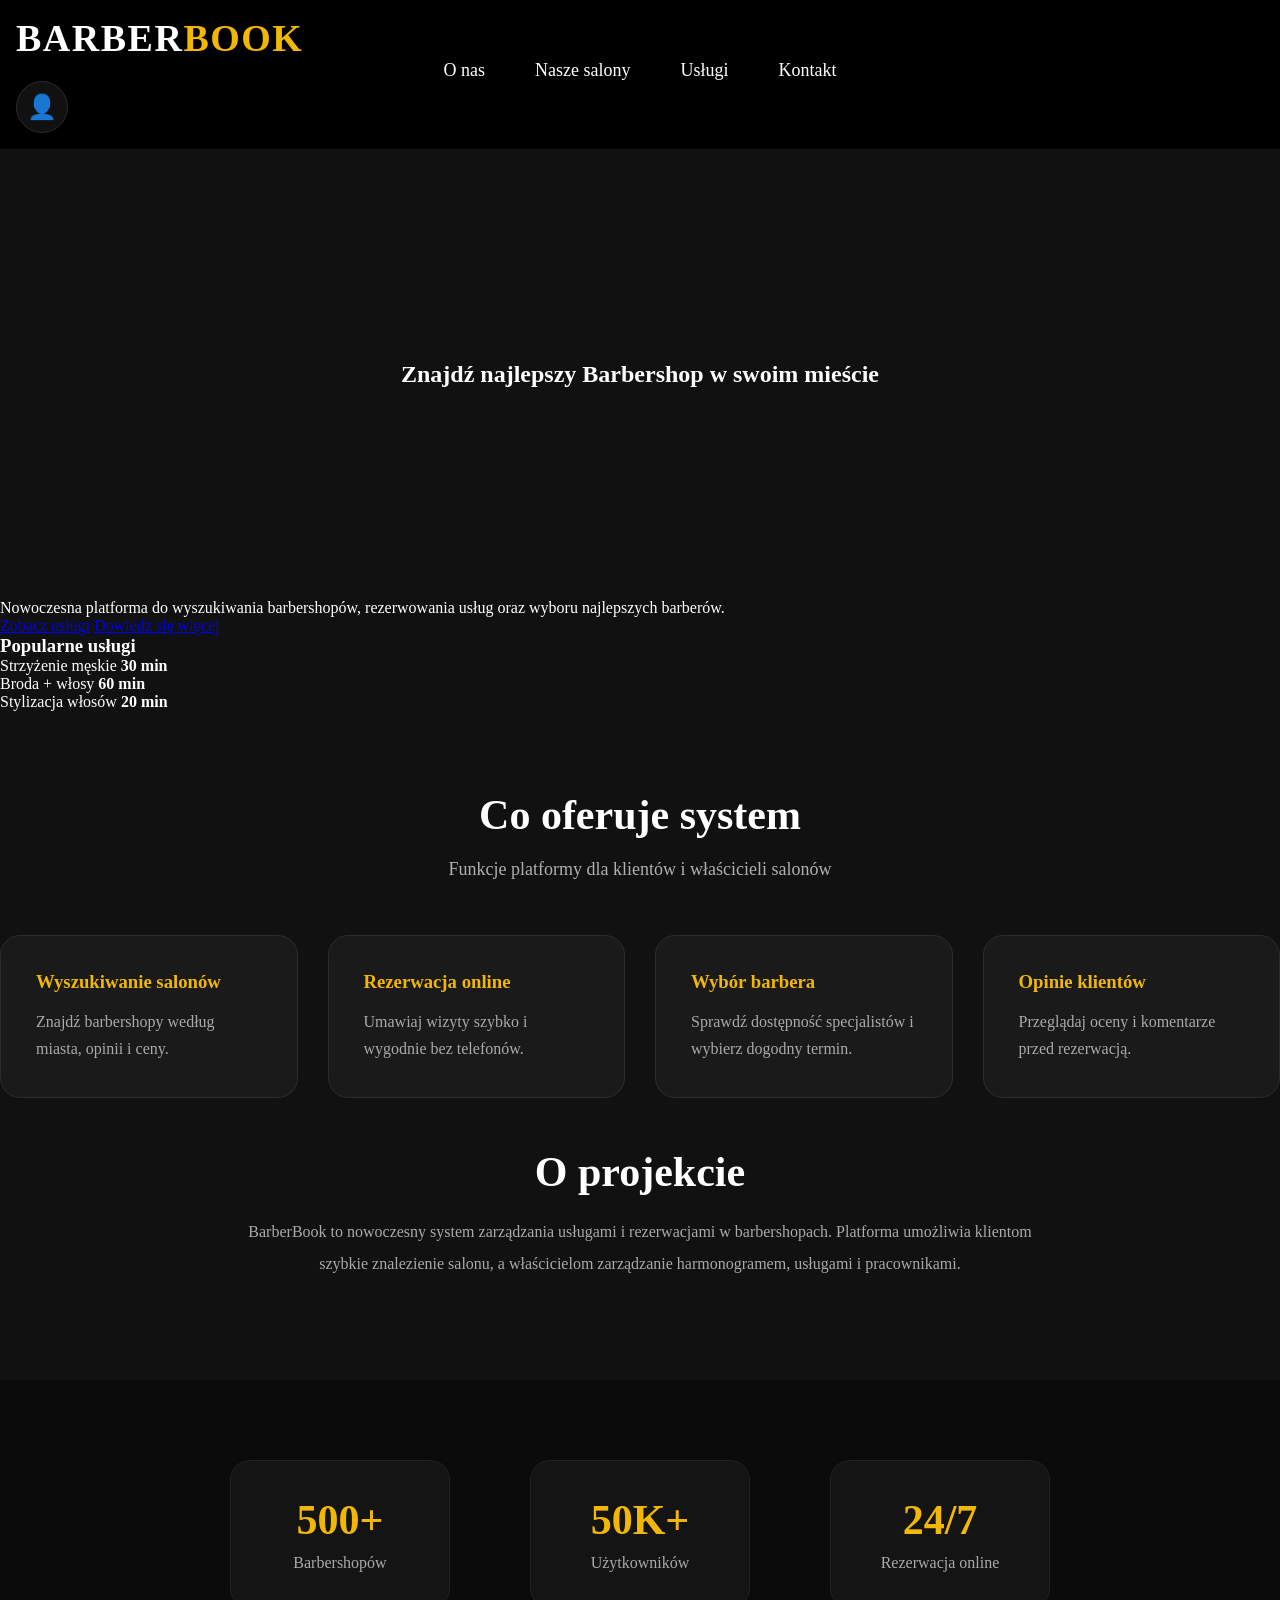
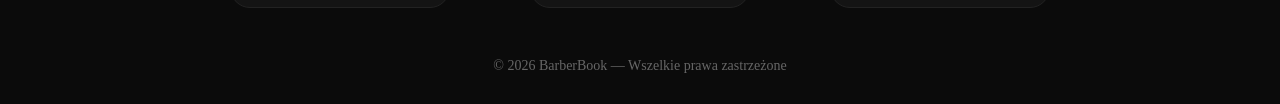
==== frontend/wwwroot/index.html @ 5557723d "second front commit" ====
<!DOCTYPE html>
<html lang="pl">
<head>
    <meta charset="UTF-8">
    <meta name="viewport" content="width=device-width, initial-scale=1.0">
    <title>BarberBook — Rezerwacja Barbershopów</title>
    <link rel="stylesheet" href="style.css">
    <link rel="preconnect" href="https://fonts.googleapis.com">
    <link rel="preconnect" href="https://fonts.gstatic.com" crossorigin>
    <link href="https://fonts.googleapis.com/css2?family=Poppins:wght@300;400;500;600;700&display=swap" rel="stylesheet">
</head>
<body>

    <header>
        <nav class="navbar">
            <div class="logo"> 
                 Barber<span>Book</span>
            </div>

            <ul class="nav-links">
                <li><a href="#home">O nas</a></li>
                <li><a href="#about">Nasze salony</a></li>
                <li><a href="#services">Usługi</a></li>
                <li><a href="#contact">Kontakt</a></li>
            </ul>

            <div class="user-menu">
                <button class="user-btn">
                    <span class="user-icon">👤</span>
                </button>

                <div class="dropdown-menu">
                    <a href="register.css">Rejestracja</a>
                    <a href="loginpage.html">Logowanie</a>
                </div>
            </div>
        </nav>
    </header>

    <section class="hero" id="home">
        <div class="hero-content">


            <h1>Znajdź najlepszy Barbershop w swoim mieście</h1>

            <p class="hero-text">
                Nowoczesna platforma do wyszukiwania barbershopów,
                rezerwowania usług oraz wyboru najlepszych barberów.
            </p>

            <div class="hero-buttons">
                <a href="#services" class="primary-btn">Zobacz usługi</a>
                <a href="#about" class="secondary-btn">Dowiedz się więcej</a>
            </div>
        </div>

        <div class="hero-card">
            <h3>Popularne usługi</h3>

            <div class="service-item">
                <span>Strzyżenie męskie</span>
                <strong>30 min</strong>
            </div>

            <div class="service-item">
                <span>Broda + włosy</span>
                <strong>60 min</strong>
            </div>

            <div class="service-item">
                <span>Stylizacja włosów</span>
                <strong>20 min</strong>
            </div>
        </div>
    </section>

    

    <section class="services" id="services">
        <div class="section-title">
            <h2>Co oferuje system</h2>
            <p>Funkcje platformy dla klientów i właścicieli salonów</p>
        </div>

        <div class="cards-container">
            <div class="card">
                <h3>Wyszukiwanie salonów</h3>
                <p>Znajdź barbershopy według miasta, opinii i ceny.</p>
            </div>

            <div class="card">
                <h3>Rezerwacja online</h3>
                <p>Umawiaj wizyty szybko i wygodnie bez telefonów.</p>
            </div>

            <div class="card">
                <h3>Wybór barbera</h3>
                <p>Sprawdź dostępność specjalistów i wybierz dogodny termin.</p>
            </div>

            <div class="card">
                <h3>Opinie klientów</h3>
                <p>Przeglądaj oceny i komentarze przed rezerwacją.</p>
            </div>
        </div>
    </section>

    <section class="about" id="about">
        <div class="about-content">
            <h2>O projekcie</h2>
            <p>
                BarberBook to nowoczesny system zarządzania usługami
                i rezerwacjami w barbershopach. Platforma umożliwia
                klientom szybkie znalezienie salonu, a właścicielom
                zarządzanie harmonogramem, usługami i pracownikami.
            </p>
        </div>
    </section>

    <footer id="contact">
    <div class="footer-stats">
        <div class="footer-stat">
            <h2>500+</h2>
            <p>Barbershopów</p>
        </div>

        <div class="footer-stat">
            <h2>50K+</h2>
            <p>Użytkowników</p>
        </div>

        <div class="footer-stat">
            <h2>24/7</h2>
            <p>Rezerwacja online</p>
        </div>
    </div>

    <p class="copyright">
        © 2026 BarberBook — Wszelkie prawa zastrzeżone
    </p>
</footer>

    <script src="script.js"></script>
</body>
</html>
---- frontend/wwwroot/style.css ----
* {
    margin: 0;
    padding: 0;
    box-sizing: border-box;

}

body {
    background: #111;
    color: white;
}




.cards-container {
    display: grid;
    grid-template-columns: repeat(auto-fit, minmax(250px, 1fr));
    gap: 30px;
}

.card {
    background: #1a1a1a;
    padding: 35px;
    border-radius: 20px;
    border: 1px solid #2c2c2c;
    transition: 0.3s;
}

.card:hover {
    transform: translateY(-8px);
    border-color: #f2b705;
}

.card h3 {
    margin-bottom: 15px;
    color: #f2b705;
}

.card p {
    color: #aaa;
    line-height: 1.7;
}

.about-content {
    max-width: 800px;
    margin: auto;
    text-align: center;
}

.about-content h2 {
    margin-top: 50px;
    margin-bottom: 20px;
    font-size: 42px;
    
}

.about-content p {
    color: #aaa;
    line-height: 2;
    min-height: 5vh;
};


footer {
    background: #0d0d0d;
    padding: 30px;
    text-align: center;
    color: #666;
}

@media(max-width: 992px) {
    .hero {
        flex-direction: column;
        text-align: center;
    }

    .hero-buttons {
        justify-content: center;
    }

    .nav-links {
        display: none;
    }

    .stats {
        flex-direction: column;
        align-items: center;
    }
}

.navbar {
    background-color: #000000;
    padding: 1rem;
}

.nav-links {
    list-style-type: none;
    display: flex;
    justify-content: center;
    margin: 0;
    padding: 0;
}

.nav-links li {
    margin: 0 15px;
}

.nav-links a {
    text-decoration: none;
    color: white;
    font-size: 18px;
    padding: 10px;
}

.nav-links a:hover {
    background-color: #ddd;
    color: black;
    border-radius: 5px;
}

h1 {
    text-align: center;
    display: flex;
    justify-content: center;
    align-items: center;
    min-height: 50vh;
}

.section-title {
    text-align: center;
    margin: 80px auto 50px;
    max-width: 700px;
}

.section-title h2 {
    font-size: 42px;
    color: #ffffff;
    margin-bottom: 15px;
    font-weight: 700;
}

.section-title p {
    font-size: 18px;
    color: #b0b0b0;
    line-height: 1.7;
}


footer {
    background: #0b0b0b;
    padding: 80px 8% 30px;
    margin-top: 100px;
}

.footer-stats {
    display: flex;
    justify-content: center;
    gap: 80px;
    margin-bottom: 50px;
    flex-wrap: wrap;
}

.footer-stat {
    text-align: center;
    background: #141414;
    padding: 35px 45px;
    border-radius: 20px;
    border: 1px solid #222;
    min-width: 220px;
    transition: 0.3s;
}

.footer-stat:hover {
    transform: translateY(-6px);
    border-color: #f2b705;
}

.footer-stat h2 {
    font-size: 42px;
    color: #f2b705;
    margin-bottom: 10px;
}

.footer-stat p {
    color: #aaa;
    font-size: 16px;
}

.copyright {
    text-align: center;
    color: #666;
    font-size: 14px;
}

.logo {
    font-size: 38px;
    font-weight: 700;
    letter-spacing: 1.5px;
    color: #ffffff;
    text-transform: uppercase;
    cursor: pointer;
    transition: 0.3s ease;
}

.logo span {
    color: #f2b705;
}

.logo:hover {
    transform: scale(1.05);
    text-shadow: 0 0 15px rgba(242, 183, 5, 0.4);
}


.user-menu {
    position: relative;
}

.user-btn {
    background: transparent;
    border: 1px solid #2b2b2b;
    width: 52px;
    height: 52px;
    border-radius: 50%;
    cursor: pointer;
    display: flex;
    justify-content: center;
    align-items: center;
    transition: 0.3s ease;
    background: #111;
}

.user-btn:hover {
    border-color: #f2b705;
    box-shadow: 0 0 15px rgba(242,183,5,0.25);
}

.user-icon {
    font-size: 24px;
    color: #f2b705;
}

.dropdown-menu {
    position: absolute;
    top: 65px;
    right: 0;
    background: #111;
    border: 1px solid #2b2b2b;
    border-radius: 18px;
    width: 190px;
    display: none;
    flex-direction: column;
    overflow: hidden;
    box-shadow: 0 20px 40px rgba(0,0,0,0.4);
}

.dropdown-menu a {
    padding: 16px 20px;
    color: white;
    text-decoration: none;
    transition: 0.3s;
    border-bottom: 1px solid #1f1f1f;
}

.dropdown-menu a:hover {
    background: #1a1a1a;
    color: #f2b705;
}

.user-menu:hover .dropdown-menu {
    display: flex;
}
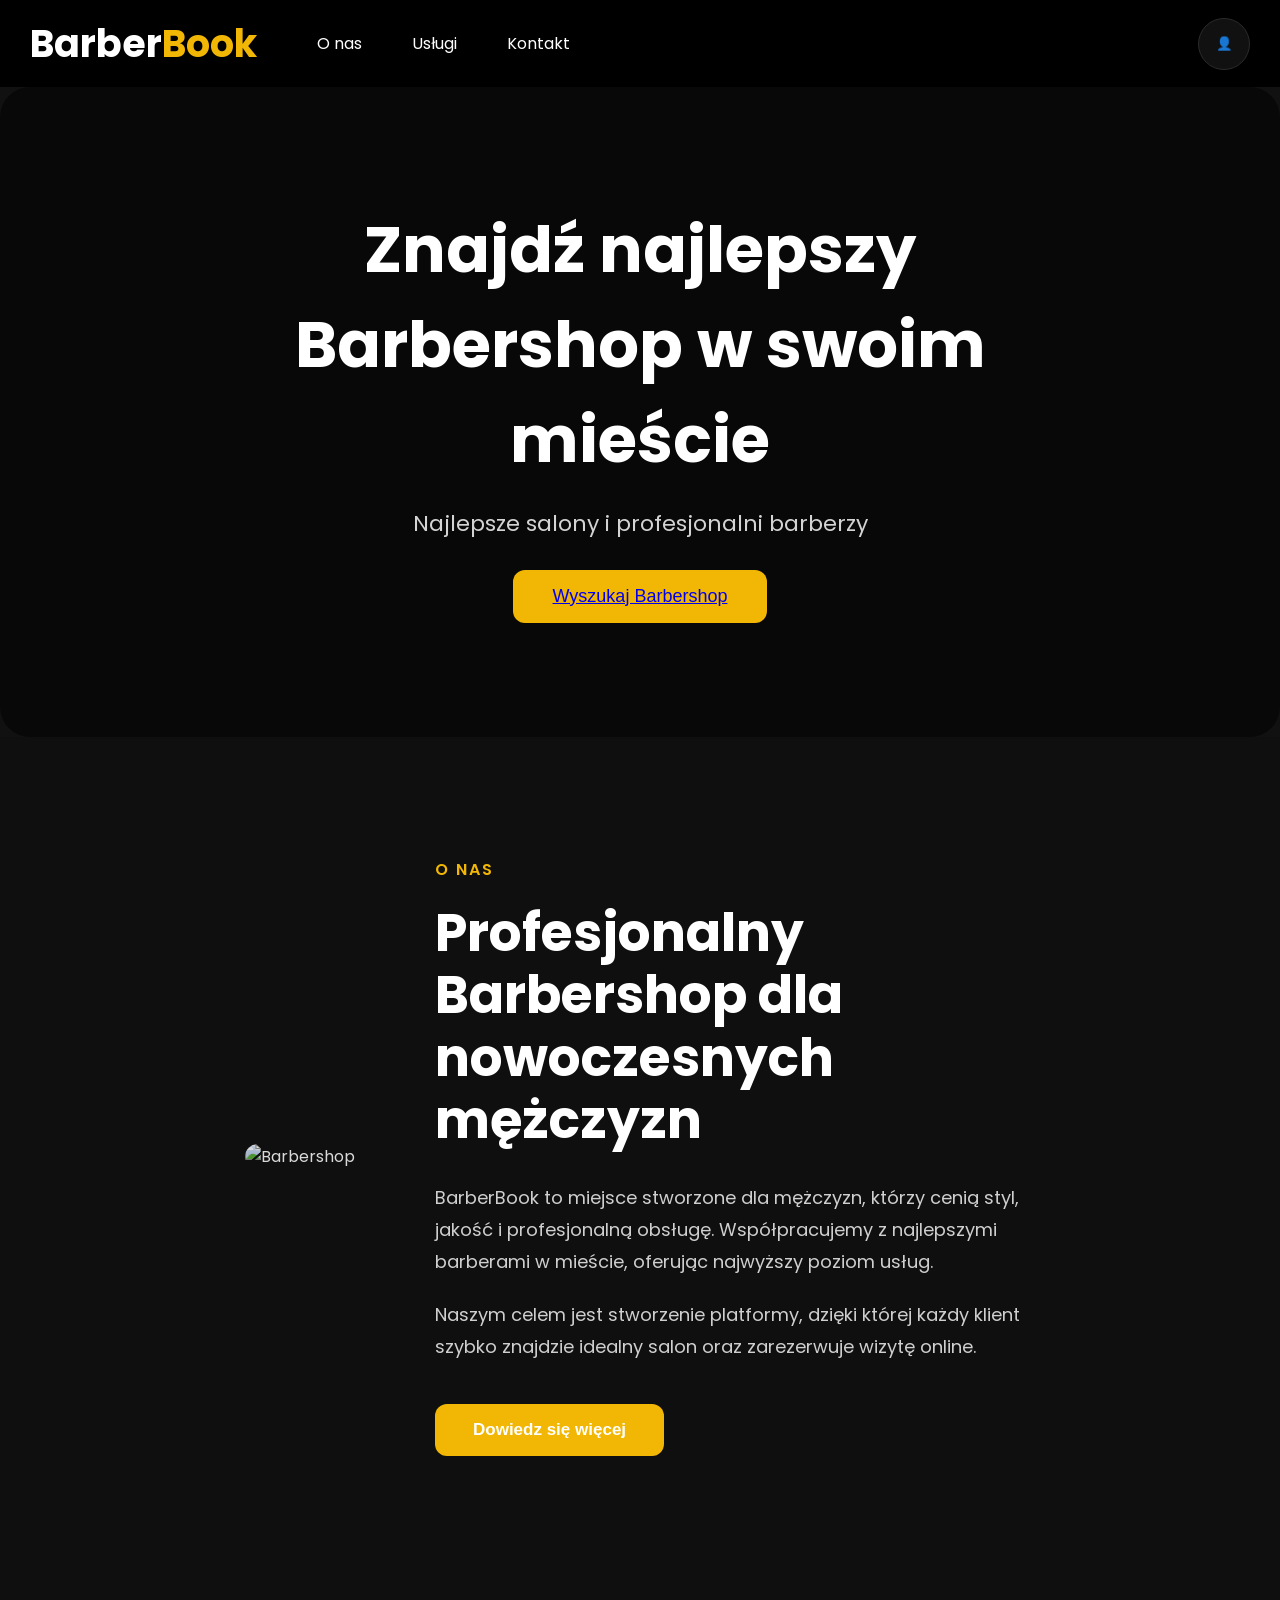
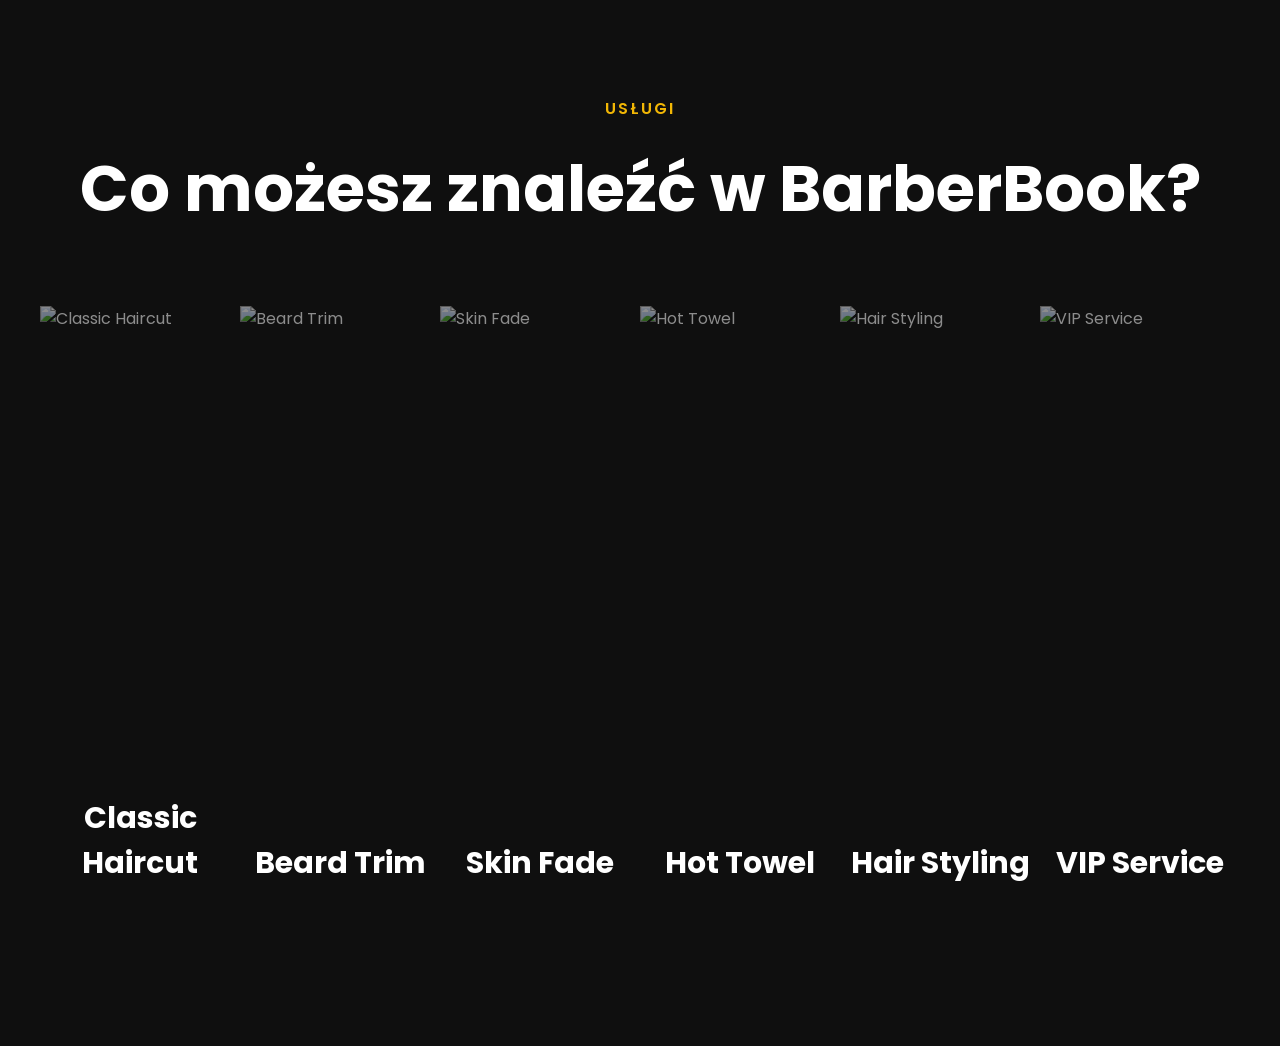
==== commit dbd0403c: "feat: add cities page with navigation, styling, and service images" ====
--- a/frontend/wwwroot/index.html
+++ b/frontend/wwwroot/index.html
@@ -18,8 +18,7 @@
             </div>
 
             <ul class="nav-links">
-                <li><a href="#home">O nas</a></li>
-                <li><a href="#about">Nasze salony</a></li>
+                <li><a href="#about">O nas</a></li>
                 <li><a href="#services">Usługi</a></li>
                 <li><a href="#contact">Kontakt</a></li>
             </ul>
@@ -30,115 +29,175 @@
                 </button>
 
                 <div class="dropdown-menu">
-                    <a href="register.css">Rejestracja</a>
-                    <a href="loginpage.html">Logowanie</a>
+                    <a href="register.html">Rejestracja</a>
+                    <a href="login.html">Logowanie</a>
                 </div>
             </div>
         </nav>
     </header>
 
-    <section class="hero" id="home">
-        <div class="hero-content">
-
-
-            <h1>Znajdź najlepszy Barbershop w swoim mieście</h1>
-
-            <p class="hero-text">
-                Nowoczesna platforma do wyszukiwania barbershopów,
-                rezerwowania usług oraz wyboru najlepszych barberów.
-            </p>
-
-            <div class="hero-buttons">
-                <a href="#services" class="primary-btn">Zobacz usługi</a>
-                <a href="#about" class="secondary-btn">Dowiedz się więcej</a>
-            </div>
-        </div>
+    <section class="hero-container">
 
         <div class="hero-card">
-            <h3>Popularne usługi</h3>
-
-            <div class="service-item">
-                <span>Strzyżenie męskie</span>
-                <strong>30 min</strong>
-            </div>
-
-            <div class="service-item">
-                <span>Broda + włosy</span>
-                <strong>60 min</strong>
-            </div>
-
-            <div class="service-item">
-                <span>Stylizacja włosów</span>
-                <strong>20 min</strong>
-            </div>
-        </div>
+
+            <div class="overlay"></div>
+
+            <div class="hero-content">
+
+                <h1>
+                    Znajdź najlepszy Barbershop w swoim mieście
+                </h1>
+
+                <p>
+                    Najlepsze salony i profesjonalni barberzy
+                </p>
+
+                <button>
+                    <a href="cities.html">Wyszukaj Barbershop</a>
+                </button>
+
+            </div>
+
+        </div>
+
     </section>
 
-    
-
-    <section class="services" id="services">
-        <div class="section-title">
-            <h2>Co oferuje system</h2>
-            <p>Funkcje platformy dla klientów i właścicieli salonów</p>
-        </div>
-
-        <div class="cards-container">
-            <div class="card">
-                <h3>Wyszukiwanie salonów</h3>
-                <p>Znajdź barbershopy według miasta, opinii i ceny.</p>
-            </div>
-
-            <div class="card">
-                <h3>Rezerwacja online</h3>
-                <p>Umawiaj wizyty szybko i wygodnie bez telefonów.</p>
-            </div>
-
-            <div class="card">
-                <h3>Wybór barbera</h3>
-                <p>Sprawdź dostępność specjalistów i wybierz dogodny termin.</p>
-            </div>
-
-            <div class="card">
-                <h3>Opinie klientów</h3>
-                <p>Przeglądaj oceny i komentarze przed rezerwacją.</p>
-            </div>
-        </div>
+    <!-- ================= O NAS ================= -->
+
+    <section class="about-section" id="about">
+
+        <div class="about-container">
+
+            <!-- LEFT -->
+
+            <div class="about-image">
+                <img src="/img/o nas.jpg" alt="Barbershop">
+            </div>
+
+            <!-- RIGHT -->
+
+            <div class="about-content">
+
+                <span class="about-subtitle">
+                    O NAS
+                </span>
+
+                <h2>
+                    Profesjonalny Barbershop dla nowoczesnych mężczyzn
+                </h2>
+
+                <p>
+                    BarberBook to miejsce stworzone dla mężczyzn,
+                    którzy cenią styl, jakość i profesjonalną obsługę.
+                    Współpracujemy z najlepszymi barberami w mieście,
+                    oferując najwyższy poziom usług.
+                </p>
+
+                <p>
+                    Naszym celem jest stworzenie platformy,
+                    dzięki której każdy klient szybko znajdzie
+                    idealny salon oraz zarezerwuje wizytę online.
+                </p>
+
+                <button>
+                    Dowiedz się więcej
+                </button>
+
+            </div>
+
+        </div>
+
     </section>
 
-    <section class="about" id="about">
-        <div class="about-content">
-            <h2>O projekcie</h2>
-            <p>
-                BarberBook to nowoczesny system zarządzania usługami
-                i rezerwacjami w barbershopach. Platforma umożliwia
-                klientom szybkie znalezienie salonu, a właścicielom
-                zarządzanie harmonogramem, usługami i pracownikami.
-            </p>
-        </div>
-    </section>
-
-    <footer id="contact">
-    <div class="footer-stats">
-        <div class="footer-stat">
-            <h2>500+</h2>
-            <p>Barbershopów</p>
-        </div>
-
-        <div class="footer-stat">
-            <h2>50K+</h2>
-            <p>Użytkowników</p>
-        </div>
-
-        <div class="footer-stat">
-            <h2>24/7</h2>
-            <p>Rezerwacja online</p>
-        </div>
+        <!-- ================= SERVICES ================= -->
+
+<section class="services-section" id="services">
+
+    <div class="services-header">
+
+        <span>USŁUGI</span>
+
+        <h2>
+            Co możesz znaleźć w BarberBook?
+        </h2>
+
     </div>
 
-    <p class="copyright">
-        © 2026 BarberBook — Wszelkie prawa zastrzeżone
-    </p>
-</footer>
+    <div class="services-row">
+
+        <!-- 1 -->
+
+        <div class="service-box">
+            <img src="/img/classic_haircut.png" alt="Classic Haircut">
+
+            <div class="service-overlay">
+                <h3>Classic Haircut</h3>
+            </div>
+        </div>
+
+        <!-- 2 -->
+
+        <div class="service-box">
+            <img src="/img/beard_trim.png" alt="Beard Trim">
+
+            <div class="service-overlay">
+                <h3>Beard Trim</h3>
+            </div>
+        </div>
+
+        <!-- 3 -->
+
+        <div class="service-box">
+            <img src="/img/skin_fade.png" alt="Skin Fade">
+
+            <div class="service-overlay">
+                <h3>Skin Fade</h3>
+            </div>
+        </div>
+
+        <!-- 4 -->
+
+        <div class="service-box">
+            <img src="/img/hot_towel.png" alt="Hot Towel">
+
+            <div class="service-overlay">
+                <h3>Hot Towel</h3>
+            </div>
+        </div>
+
+        <!-- 5 -->
+
+        <div class="service-box">
+            <img src="/img/hair_styling.png" alt="Hair Styling">
+
+            <div class="service-overlay">
+                <h3>Hair Styling</h3>
+            </div>
+        </div>
+
+        <!-- 6 -->
+
+        <div class="service-box">
+            <img src="/img/vip_service.png" alt="VIP Service">
+
+            <div class="service-overlay">
+                <h3>VIP Service</h3>
+            </div>
+        </div>
+
+    </div>
+
+</section>
+    
+     
+
+    
+
+    
+
+    
+
+    
 
     <script src="script.js"></script>
 </body>
--- a/frontend/wwwroot/style.css
+++ b/frontend/wwwroot/style.css
@@ -1,266 +1,108 @@
-
+/* ===== BASE ===== */
 * {
     margin: 0;
     padding: 0;
     box-sizing: border-box;
-
 }
 
 body {
     background: #111;
     color: white;
-}
-
-
-
-
-.cards-container {
-    display: grid;
-    grid-template-columns: repeat(auto-fit, minmax(250px, 1fr));
-    gap: 30px;
-}
-
-.card {
-    background: #1a1a1a;
-    padding: 35px;
-    border-radius: 20px;
-    border: 1px solid #2c2c2c;
-    transition: 0.3s;
-}
-
-.card:hover {
-    transform: translateY(-8px);
-    border-color: #f2b705;
-}
-
-.card h3 {
-    margin-bottom: 15px;
-    color: #f2b705;
-}
-
-.card p {
-    color: #aaa;
-    line-height: 1.7;
-}
-
-.about-content {
-    max-width: 800px;
-    margin: auto;
-    text-align: center;
-}
-
-.about-content h2 {
-    margin-top: 50px;
-    margin-bottom: 20px;
-    font-size: 42px;
-    
-}
-
-.about-content p {
-    color: #aaa;
-    line-height: 2;
-    min-height: 5vh;
-};
-
-
-footer {
-    background: #0d0d0d;
-    padding: 30px;
-    text-align: center;
-    color: #666;
-}
-
-@media(max-width: 992px) {
-    .hero {
-        flex-direction: column;
-        text-align: center;
-    }
-
-    .hero-buttons {
-        justify-content: center;
-    }
-
-    .nav-links {
-        display: none;
-    }
-
-    .stats {
-        flex-direction: column;
-        align-items: center;
-    }
-}
+    font-family: 'Poppins', sans-serif;
+}
+
+/* ================= NAVBAR ================= */
 
 .navbar {
-    background-color: #000000;
-    padding: 1rem;
-}
-
-.nav-links {
-    list-style-type: none;
-    display: flex;
-    justify-content: center;
-    margin: 0;
-    padding: 0;
-}
-
-.nav-links li {
-    margin: 0 15px;
-}
-
-.nav-links a {
-    text-decoration: none;
-    color: white;
-    font-size: 18px;
-    padding: 10px;
-}
-
-.nav-links a:hover {
-    background-color: #ddd;
-    color: black;
-    border-radius: 5px;
-}
-
-h1 {
-    text-align: center;
-    display: flex;
-    justify-content: center;
+    display: flex;
     align-items: center;
-    min-height: 50vh;
-}
-
-.section-title {
-    text-align: center;
-    margin: 80px auto 50px;
-    max-width: 700px;
-}
-
-.section-title h2 {
-    font-size: 42px;
-    color: #ffffff;
-    margin-bottom: 15px;
-    font-weight: 700;
-}
-
-.section-title p {
-    font-size: 18px;
-    color: #b0b0b0;
-    line-height: 1.7;
-}
-
-
-footer {
-    background: #0b0b0b;
-    padding: 80px 8% 30px;
-    margin-top: 100px;
-}
-
-.footer-stats {
-    display: flex;
-    justify-content: center;
-    gap: 80px;
-    margin-bottom: 50px;
-    flex-wrap: wrap;
-}
-
-.footer-stat {
-    text-align: center;
-    background: #141414;
-    padding: 35px 45px;
-    border-radius: 20px;
-    border: 1px solid #222;
-    min-width: 220px;
-    transition: 0.3s;
-}
-
-.footer-stat:hover {
-    transform: translateY(-6px);
-    border-color: #f2b705;
-}
-
-.footer-stat h2 {
-    font-size: 42px;
-    color: #f2b705;
-    margin-bottom: 10px;
-}
-
-.footer-stat p {
-    color: #aaa;
-    font-size: 16px;
-}
-
-.copyright {
-    text-align: center;
-    color: #666;
-    font-size: 14px;
-}
-
+    padding: 15px 30px;
+    background: #000;
+    position: relative;
+    z-index: 1000;
+}
+
+/* LOGO */
 .logo {
     font-size: 38px;
     font-weight: 700;
-    letter-spacing: 1.5px;
-    color: #ffffff;
-    text-transform: uppercase;
-    cursor: pointer;
-    transition: 0.3s ease;
 }
 
 .logo span {
     color: #f2b705;
 }
 
-.logo:hover {
-    transform: scale(1.05);
-    text-shadow: 0 0 15px rgba(242, 183, 5, 0.4);
-}
-
+/* NAV LINKS */
+.nav-links {
+    display: flex;
+    gap: 30px;
+    margin-left: 50px;
+    list-style: none;
+}
+
+.nav-links a {
+    color: white;
+    text-decoration: none;
+    padding: 10px;
+}
+
+.nav-links a:hover {
+    background: #ddd;
+    color: black;
+    border-radius: 5px;
+}
+
+/* ================= USER MENU ================= */
 
 .user-menu {
+    margin-left: auto; /* 👉 вправо */
     position: relative;
 }
 
+/* BUTTON */
 .user-btn {
-    background: transparent;
-    border: 1px solid #2b2b2b;
     width: 52px;
     height: 52px;
     border-radius: 50%;
+    background: #111;
+    border: 1px solid #2b2b2b;
     cursor: pointer;
+
     display: flex;
     justify-content: center;
     align-items: center;
-    transition: 0.3s ease;
-    background: #111;
 }
 
 .user-btn:hover {
     border-color: #f2b705;
-    box-shadow: 0 0 15px rgba(242,183,5,0.25);
-}
-
-.user-icon {
-    font-size: 24px;
-    color: #f2b705;
-}
-
+}
+
+/* DROPDOWN */
 .dropdown-menu {
     position: absolute;
     top: 65px;
     right: 0;
+
+    width: 190px;
     background: #111;
     border: 1px solid #2b2b2b;
-    border-radius: 18px;
-    width: 190px;
+    border-radius: 15px;
+
     display: none;
     flex-direction: column;
     overflow: hidden;
-    box-shadow: 0 20px 40px rgba(0,0,0,0.4);
+    z-index: 2000;
+}
+
+/* SHOW ONLY ON CLICK */
+.user-menu.active .dropdown-menu {
+    display: flex;
 }
 
 .dropdown-menu a {
-    padding: 16px 20px;
+    padding: 15px;
     color: white;
     text-decoration: none;
-    transition: 0.3s;
     border-bottom: 1px solid #1f1f1f;
 }
 
@@ -269,6 +111,306 @@
     color: #f2b705;
 }
 
-.user-menu:hover .dropdown-menu {
-    display: flex;
+/* ================= CONTENT ================= */
+
+
+/* ================= HERO ================= */
+
+.hero-container {
+    padding: 0;
+}
+
+.hero-card {
+    position: relative;
+
+    width: 100%;
+    height: 650px;
+
+    border-radius: 30px;
+
+    overflow: hidden;
+
+    background-image: url('/img/_2.png');
+    background-size: cover;
+    background-position: center;
+
+    display: flex;
+    justify-content: center;
+    align-items: center;
+}
+
+.overlay {
+    position: absolute;
+    inset: 0;
+
+    background: rgba(0, 0, 0, 0.55);
+}
+
+.hero-content {
+    position: relative;
+    z-index: 2;
+
+    display: flex;
+    flex-direction: column;
+    align-items: center;
+
+    text-align: center;
+
+    color: white;
+}
+
+.hero-content h1 {
+    font-size: 64px;
+
+    max-width: 900px;
+
+    margin-bottom: 20px;
+}
+
+.hero-content p {
+    font-size: 22px;
+
+    margin-bottom: 30px;
+
+    color: #d4d4d4;
+}
+
+.hero-content button {
+    padding: 16px 40px;
+
+    border: none;
+    border-radius: 12px;
+
+    background: #f2b705;
+
+    color: white;
+
+    font-size: 18px;
+
+    cursor: pointer;
+
+    transition: 0.3s;
+}
+
+.hero-content button:hover {
+    background: #ffcc29;
+
+    transform: scale(1.05);
+}
+
+
+/* ================= ABOUT SECTION ================= */
+
+.about-section {
+    padding: 120px 80px;
+
+    background: #0f0f0f;
+}
+
+.about-container {
+    display: flex;
+    align-items: center;
+    justify-content: center;
+    gap: 80px;
+
+    max-width: 1400px;
+    margin: auto;
+}
+
+            /******************** IMAGE ********************/
+
+.about-image img {
+    width: 550px;
+    height: 650px;
+
+    object-fit: cover;
+
+    border-radius: 25px;
+
+    filter: brightness(0.85);
+
+    transition: 0.4s;
+}
+
+.about-image img:hover {
+    transform: scale(1.03);
+
+    filter: brightness(0.95);
+}
+
+            /******************** CONTENT ********************/
+
+.about-content {
+    max-width: 600px;
+}
+
+.about-subtitle {
+    color: #f2b705;
+
+    font-weight: 600;
+    letter-spacing: 2px;
+}
+
+.about-content h2 {
+    font-size: 52px;
+
+    line-height: 1.2;
+
+    margin-top: 20px;
+    margin-bottom: 30px;
+}
+
+.about-content p {
+    color: #cfcfcf;
+
+    font-size: 18px;
+
+    line-height: 1.8;
+
+    margin-bottom: 20px;
+}
+
+/* BUTTON */
+
+.about-content button {
+    margin-top: 20px;
+
+    padding: 16px 38px;
+
+    border: none;
+    border-radius: 12px;
+
+    background: #f2b705;
+
+    color: white;
+
+    font-size: 17px;
+    font-weight: 600;
+
+    cursor: pointer;
+
+    transition: 0.3s;
+}
+
+.about-content button:hover {
+    background: #ffcc29;
+
+    transform: scale(1.05);
+}
+
+
+/* ================= SERVICES ================= */
+
+.services-section {
+    padding: 120px 40px;
+
+    background: #0f0f0f;
+
+    overflow: hidden;
+}
+
+/* HEADER */
+
+.services-header {
+    text-align: center;
+
+    margin-bottom: 70px;
+}
+
+.services-header span {
+    color: #f2b705;
+
+    letter-spacing: 2px;
+
+    font-weight: 600;
+}
+
+.services-header h2 {
+    font-size: 64px;
+
+    margin-top: 20px;
+}
+
+/* ROW */
+
+.services-row {
+    display: flex;
+
+    justify-content: center;
+
+    gap: 0;
+}
+
+/* CARD */
+
+.service-box {
+    position: relative;
+
+    width: 240px;
+    height: 620px;
+
+    overflow: hidden;
+
+    cursor: pointer;
+
+    transition: 0.4s;
+
+    z-index: 1;
+}
+
+/* IMAGE */
+
+.service-box img {
+    width: 100%;
+    height: 100%;
+
+    object-fit: cover;
+
+    filter: brightness(0.55);
+
+    transition: 0.4s;
+}
+
+/* OVERLAY */
+
+.service-overlay {
+    position: absolute;
+
+    inset: 0;
+
+    display: flex;
+    align-items: flex-end;
+    justify-content: center;
+
+    padding-bottom: 40px;
+}
+
+/* TITLE */
+
+.service-overlay h3 {
+    color: white;
+
+    font-size: 30px;
+
+    font-weight: 700;
+
+    text-align: center;
+
+    transition: 0.4s;
+}
+
+/* HOVER */
+
+.service-box:hover {
+    transform: scale(1.06);
+
+    z-index: 20;
+}
+
+.service-box:hover img {
+    filter: brightness(0.8);
+}
+
+.service-box:hover h3 {
+    transform: translateY(-10px);
 }
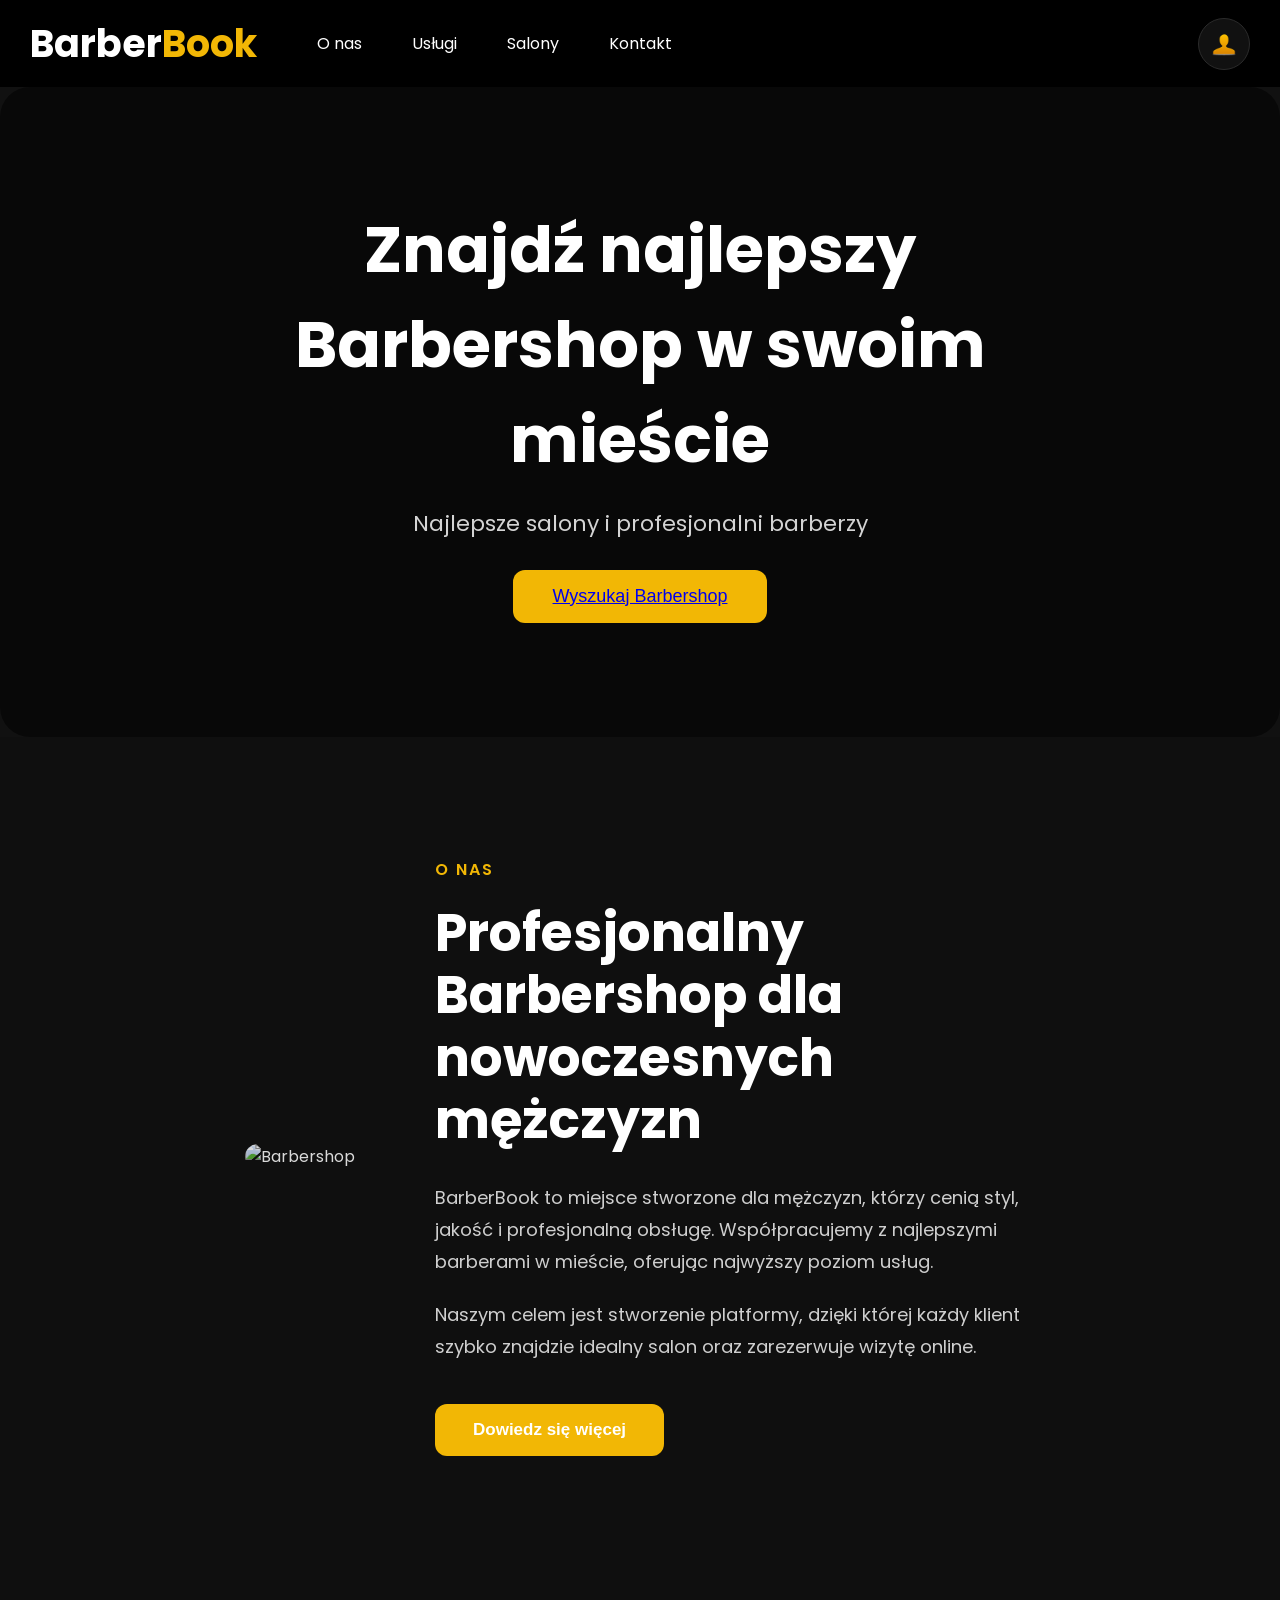
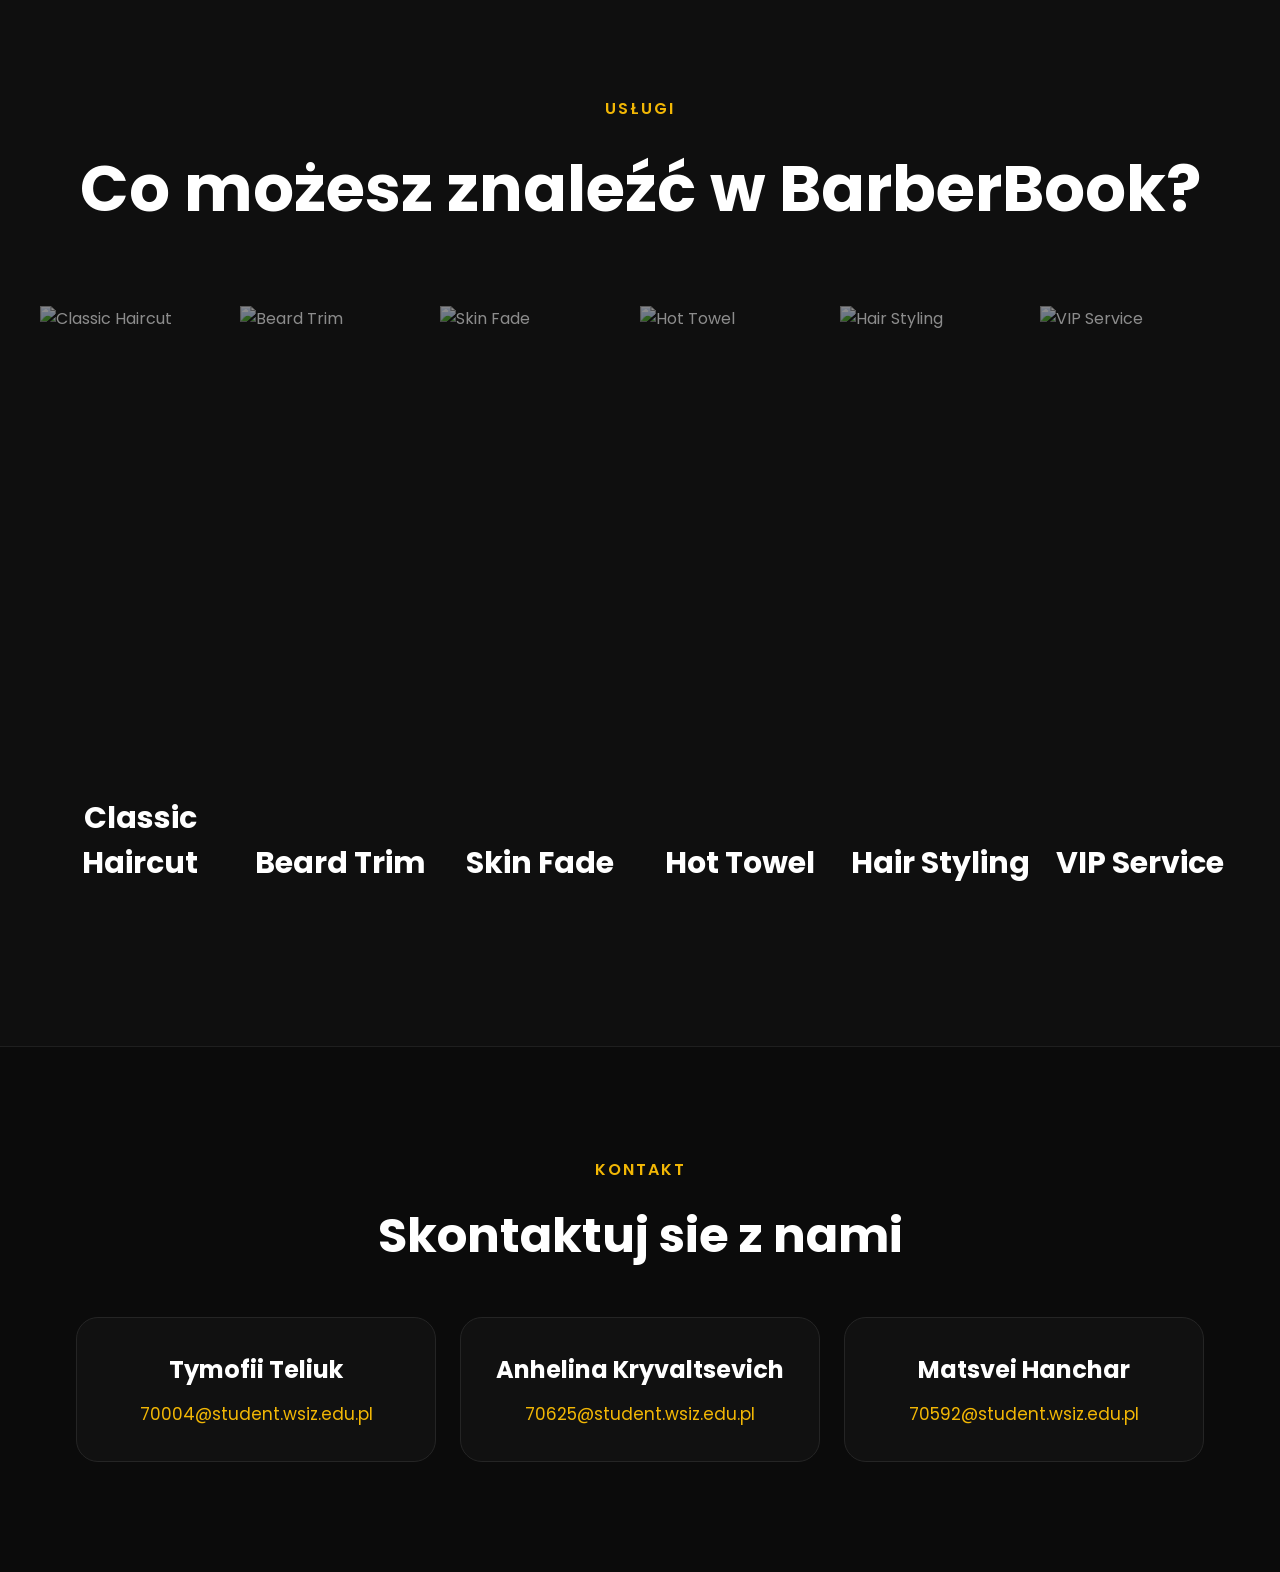
==== commit 5ac406af: "feat: Enhance city selection and barbershop reservation features - Updated cities.js to improve city" ====
--- a/frontend/wwwroot/index.html
+++ b/frontend/wwwroot/index.html
@@ -20,17 +20,16 @@
             <ul class="nav-links">
                 <li><a href="#about">O nas</a></li>
                 <li><a href="#services">Usługi</a></li>
+                <li><a href="cities.html">Salony</a></li>
                 <li><a href="#contact">Kontakt</a></li>
             </ul>
 
             <div class="user-menu">
                 <button class="user-btn">
-                    <span class="user-icon">👤</span>
+                    <span class="user-icon"><img src="img/icon.png" alt=""></span>
                 </button>
 
                 <div class="dropdown-menu">
-                    <a href="register.html">Rejestracja</a>
-                    <a href="login.html">Logowanie</a>
                 </div>
             </div>
         </nav>
@@ -188,6 +187,32 @@
     </div>
 
 </section>
+
+    <!-- ================= CONTACT ================= -->
+
+    <section class="contact-section" id="contact">
+        <div class="contact-header">
+            <span>KONTAKT</span>
+            <h2>Skontaktuj sie z nami</h2>
+        </div>
+
+        <div class="contact-cards">
+            <article class="contact-card">
+                <h3>Tymofii Teliuk</h3>
+                <a href="mailto:70004@student.wsiz.edu.pl">70004@student.wsiz.edu.pl</a>
+            </article>
+
+            <article class="contact-card">
+                <h3>Anhelina Kryvaltsevich</h3>
+                <a href="mailto:70625@student.wsiz.edu.pl">70625@student.wsiz.edu.pl</a>
+            </article>
+
+            <article class="contact-card">
+                <h3>Matsvei Hanchar</h3>
+                <a href="mailto:70592@student.wsiz.edu.pl">70592@student.wsiz.edu.pl</a>
+            </article>
+        </div>
+    </section>
     
      
 
@@ -199,6 +224,7 @@
 
     
 
+    <script src="user-menu.js"></script>
     <script src="script.js"></script>
 </body>
-</html>+</html>
--- a/frontend/wwwroot/style.css
+++ b/frontend/wwwroot/style.css
@@ -67,10 +67,23 @@
     background: #111;
     border: 1px solid #2b2b2b;
     cursor: pointer;
-
-    display: flex;
-    justify-content: center;
-    align-items: center;
+    overflow: hidden;
+
+    display: flex;
+    justify-content: center;
+    align-items: center;
+}
+
+.user-icon {
+    display: flex;
+    justify-content: center;
+    align-items: center;
+}
+
+.user-icon img {
+    width: 24px;
+    height: 24px;
+    object-fit: contain;
 }
 
 .user-btn:hover {
@@ -83,7 +96,7 @@
     top: 65px;
     right: 0;
 
-    width: 190px;
+    width: 210px;
     background: #111;
     border: 1px solid #2b2b2b;
     border-radius: 15px;
@@ -99,14 +112,27 @@
     display: flex;
 }
 
-.dropdown-menu a {
+.dropdown-menu a,
+.dropdown-logout {
     padding: 15px;
     color: white;
     text-decoration: none;
     border-bottom: 1px solid #1f1f1f;
-}
-
-.dropdown-menu a:hover {
+    display: flex;
+    justify-content: center;
+    align-items: center;
+    text-align: center;
+    width: 100%;
+    background: transparent;
+    border-left: 0;
+    border-right: 0;
+    border-top: 0;
+    font: inherit;
+    cursor: pointer;
+}
+
+.dropdown-menu a:hover,
+.dropdown-logout:hover {
     background: #1a1a1a;
     color: #f2b705;
 }
@@ -413,4 +439,75 @@
 
 .service-box:hover h3 {
     transform: translateY(-10px);
-}+}
+
+/* ================= CONTACT ================= */
+
+.contact-section {
+    padding: 110px 40px;
+    background: #0b0b0b;
+    border-top: 1px solid #1f1f1f;
+}
+
+.contact-header {
+    text-align: center;
+    margin-bottom: 45px;
+}
+
+.contact-header span {
+    color: #f2b705;
+    letter-spacing: 2px;
+    font-weight: 600;
+}
+
+.contact-header h2 {
+    margin-top: 18px;
+    font-size: 48px;
+}
+
+.contact-cards {
+    display: grid;
+    grid-template-columns: repeat(3, minmax(240px, 360px));
+    justify-content: center;
+    gap: 24px;
+}
+
+.contact-card {
+    padding: 34px;
+    border-radius: 22px;
+    background: #111;
+    border: 1px solid #252525;
+    text-align: center;
+    transition: 0.3s;
+}
+
+.contact-card:hover {
+    border-color: #f2b705;
+    transform: translateY(-6px);
+}
+
+.contact-card h3 {
+    margin-bottom: 14px;
+    font-size: 24px;
+}
+
+.contact-card a {
+    color: #f2b705;
+    text-decoration: none;
+    font-size: 17px;
+    overflow-wrap: anywhere;
+}
+
+.contact-card a:hover {
+    color: #ffcf33;
+}
+
+@media (max-width: 760px) {
+    .contact-cards {
+        grid-template-columns: 1fr;
+    }
+
+    .contact-header h2 {
+        font-size: 36px;
+    }
+}
